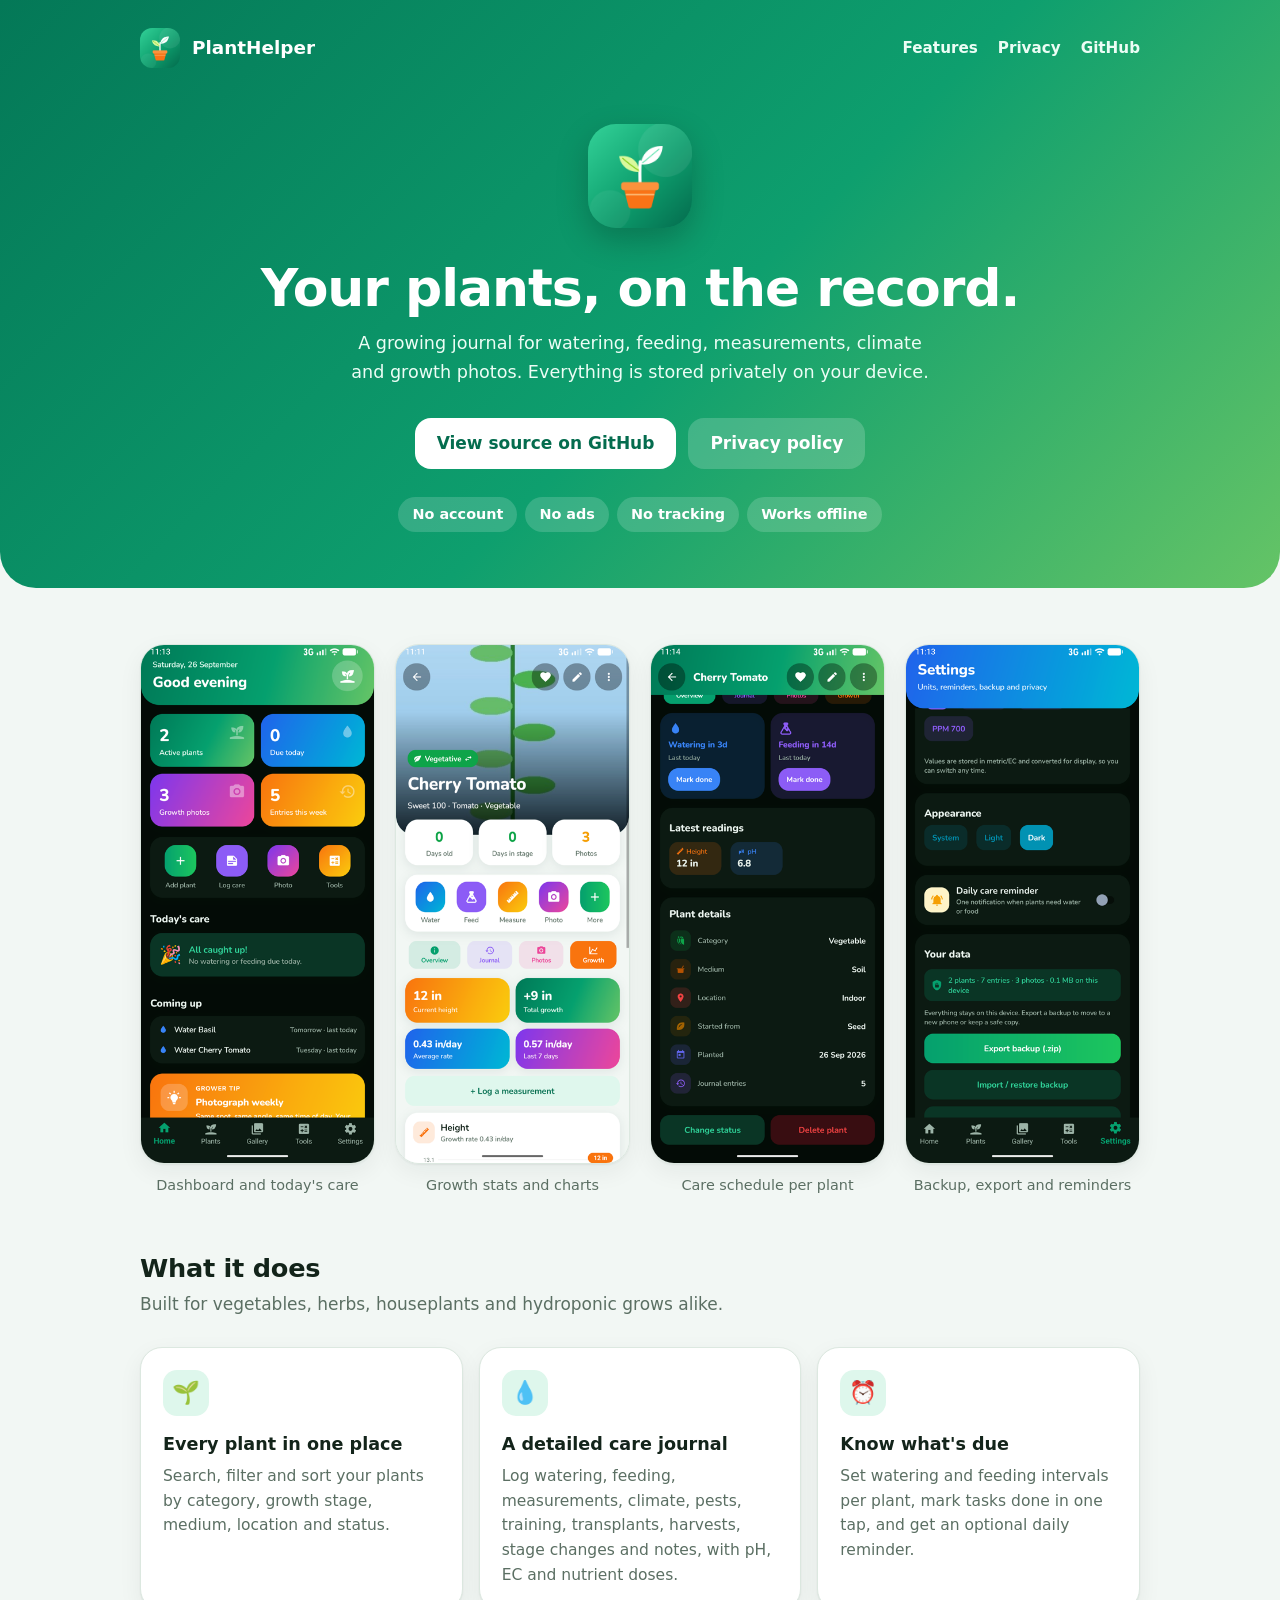
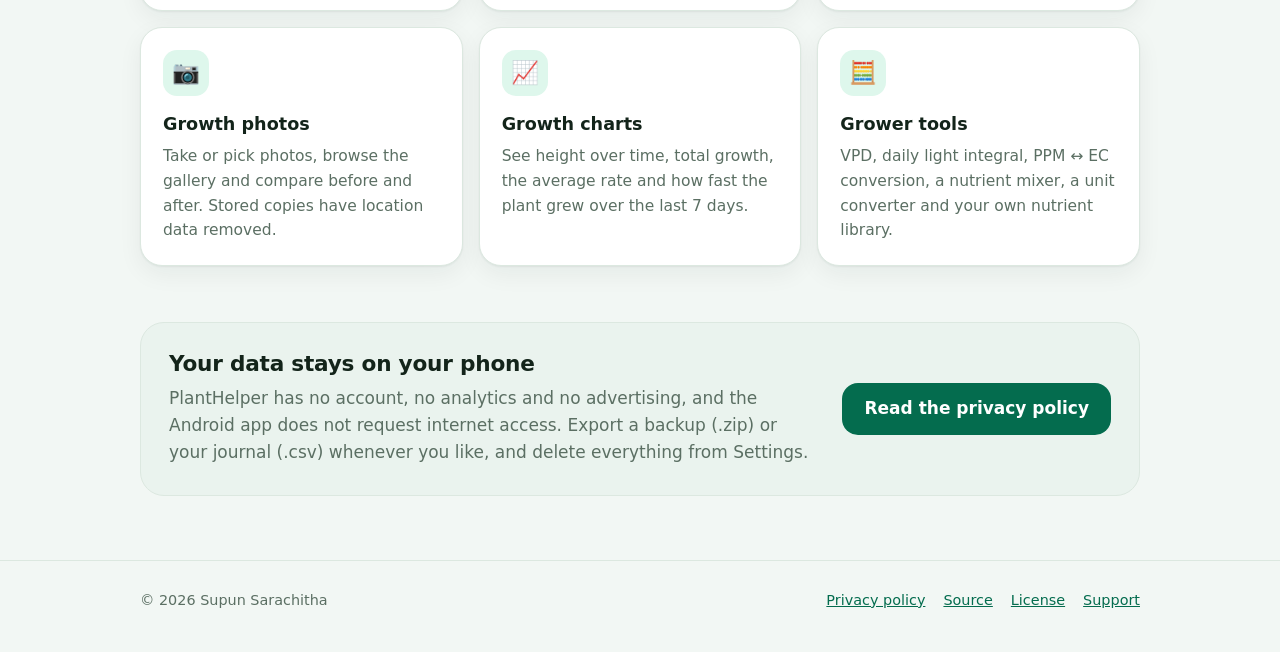
==== docs/index.html @ 664a3e84 "update" ====
<!doctype html>
<html lang="en">
<head>
  <meta charset="utf-8">
  <meta name="viewport" content="width=device-width, initial-scale=1">
  <title>PlantHelper – a private plant-growing journal</title>
  <meta name="description" content="Track watering, feeding, measurements, climate and growth photos for every plant. Everything stays on your device: no account, no ads, no tracking.">
  <meta name="theme-color" content="#0E9F6E">
  <meta property="og:type" content="website">
  <meta property="og:title" content="PlantHelper – a private plant-growing journal">
  <meta property="og:description" content="Track watering, feeding, measurements, climate and growth photos for every plant. Everything stays on your device.">
  <meta property="og:url" content="https://supunsarachitha.github.io/PlantHelper/">
  <meta property="og:image" content="https://supunsarachitha.github.io/PlantHelper/store/icon-512.png">
  <link rel="icon" type="image/png" href="store/icon-512.png">
  <link rel="stylesheet" href="style.css">
</head>
<body>
  <header class="hero">
    <div class="wrap">
      <div class="nav">
        <a class="brand" href="./">
          <img src="store/icon-512.png" width="40" height="40" alt="">
          PlantHelper
        </a>
        <nav class="nav-links">
          <a class="optional" href="#features">Features</a>
          <a href="privacy.html">Privacy</a>
          <a href="https://github.com/supunsarachitha/PlantHelper">GitHub</a>
        </nav>
      </div>

      <div class="hero-body">
        <img class="hero-icon" src="store/icon-512.png" width="104" height="104" alt="PlantHelper app icon">
        <h1>Your plants, on the record.</h1>
        <p>A growing journal for watering, feeding, measurements, climate and growth photos. Everything is stored privately on your device.</p>
        <div class="actions">
          <!-- When the Play listing is live, add:
               <a class="btn btn-solid" href="https://play.google.com/store/apps/details?id=lk.stechbuzz.planthelper">Get it on Google Play</a> -->
          <a class="btn btn-solid" href="https://github.com/supunsarachitha/PlantHelper">View source on GitHub</a>
          <a class="btn btn-ghost" href="privacy.html">Privacy policy</a>
        </div>
        <ul class="pills">
          <li>No account</li>
          <li>No ads</li>
          <li>No tracking</li>
          <li>Works offline</li>
        </ul>
      </div>
    </div>
  </header>

  <main>
    <section>
      <div class="wrap">
        <div class="shots">
          <figure>
            <img src="screenshots/home-dark.png" width="405" height="900" alt="Home dashboard showing active plants, care due today and upcoming watering">
            <figcaption>Dashboard and today's care</figcaption>
          </figure>
          <figure>
            <img src="screenshots/growth.png" width="405" height="900" loading="lazy" alt="Growth tab for a cherry tomato with current height, total growth and growth rates">
            <figcaption>Growth stats and charts</figcaption>
          </figure>
          <figure>
            <img src="screenshots/plant-detail-dark.png" width="405" height="900" loading="lazy" alt="Plant overview with watering and feeding countdowns, latest readings and plant details">
            <figcaption>Care schedule per plant</figcaption>
          </figure>
          <figure>
            <img src="screenshots/settings-dark.png" width="405" height="900" loading="lazy" alt="Settings with appearance, daily care reminder and backup export">
            <figcaption>Backup, export and reminders</figcaption>
          </figure>
        </div>
      </div>
    </section>

    <section id="features">
      <div class="wrap">
        <h2>What it does</h2>
        <p class="lede">Built for vegetables, herbs, houseplants and hydroponic grows alike.</p>
        <div class="grid">
          <article class="card">
            <div class="badge" aria-hidden="true">🌱</div>
            <h3>Every plant in one place</h3>
            <p>Search, filter and sort your plants by category, growth stage, medium, location and status.</p>
          </article>
          <article class="card">
            <div class="badge" aria-hidden="true">💧</div>
            <h3>A detailed care journal</h3>
            <p>Log watering, feeding, measurements, climate, pests, training, transplants, harvests, stage changes and notes, with pH, EC and nutrient doses.</p>
          </article>
          <article class="card">
            <div class="badge" aria-hidden="true">⏰</div>
            <h3>Know what's due</h3>
            <p>Set watering and feeding intervals per plant, mark tasks done in one tap, and get an optional daily reminder.</p>
          </article>
          <article class="card">
            <div class="badge" aria-hidden="true">📷</div>
            <h3>Growth photos</h3>
            <p>Take or pick photos, browse the gallery and compare before and after. Stored copies have location data removed.</p>
          </article>
          <article class="card">
            <div class="badge" aria-hidden="true">📈</div>
            <h3>Growth charts</h3>
            <p>See height over time, total growth, the average rate and how fast the plant grew over the last 7 days.</p>
          </article>
          <article class="card">
            <div class="badge" aria-hidden="true">🧮</div>
            <h3>Grower tools</h3>
            <p>VPD, daily light integral, PPM ↔ EC conversion, a nutrient mixer, a unit converter and your own nutrient library.</p>
          </article>
        </div>
      </div>
    </section>

    <section>
      <div class="wrap">
        <div class="callout">
          <div>
            <h2>Your data stays on your phone</h2>
            <p>PlantHelper has no account, no analytics and no advertising, and the Android app does not request internet access. Export a backup (.zip) or your journal (.csv) whenever you like, and delete everything from Settings.</p>
          </div>
          <a class="btn" href="privacy.html">Read the privacy policy</a>
        </div>
      </div>
    </section>
  </main>

  <footer>
    <div class="wrap">
      <span>© 2026 Supun Sarachitha</span>
      <nav>
        <a href="privacy.html">Privacy policy</a>
        <a href="https://github.com/supunsarachitha/PlantHelper">Source</a>
        <a href="https://github.com/supunsarachitha/PlantHelper/blob/main/LICENSE">License</a>
        <a href="https://github.com/supunsarachitha/PlantHelper/issues">Support</a>
      </nav>
    </div>
  </footer>
</body>
</html>
---- docs/style.css ----
/* PlantHelper site. Colours mirror src/PlantHelper/Resources/Styles/Colors.xaml. */
:root {
  --primary: #0e9f6e;
  --primary-dark: #046c4e;
  --primary-soft: #def7ec;
  --page: #f2f7f4;
  --card: #ffffff;
  --card-alt: #eaf3ee;
  --border: #dce8e0;
  --text: #13241a;
  --muted: #5b6f63;
  --link: #046c4e;
  --header: linear-gradient(135deg, #047857 0%, #0e9f6e 55%, #65c466 100%);
  --shadow: 0 1px 2px rgba(19, 36, 26, 0.06), 0 8px 24px rgba(19, 36, 26, 0.06);
}

@media (prefers-color-scheme: dark) {
  :root {
    --primary: #34d399;
    --primary-soft: #12382a;
    --page: #0a130e;
    --card: #142019;
    --card-alt: #1b2c22;
    --border: #2a3e32;
    --text: #eaf4ee;
    --muted: #9bb2a5;
    --link: #34d399;
    --shadow: none;
  }
}

* {
  box-sizing: border-box;
}

html {
  -webkit-text-size-adjust: 100%;
}

body {
  margin: 0;
  background: var(--page);
  color: var(--text);
  font-family: ui-rounded, "Nunito", system-ui, -apple-system, "Segoe UI", Roboto, sans-serif;
  font-size: 17px;
  line-height: 1.6;
}

a {
  color: var(--link);
}

img {
  max-width: 100%;
  height: auto;
}

.wrap {
  max-width: 1040px;
  margin: 0 auto;
  padding: 0 20px;
}

.narrow {
  max-width: 720px;
}

/* Header */
.hero {
  background: var(--header);
  color: #fff;
  border-radius: 0 0 36px 36px;
  padding: 28px 0 56px;
}

.nav {
  display: flex;
  align-items: center;
  justify-content: space-between;
  gap: 16px;
}

.brand {
  display: flex;
  align-items: center;
  gap: 12px;
  color: #fff;
  font-weight: 800;
  font-size: 1.15rem;
  text-decoration: none;
}

.brand img {
  width: 40px;
  height: 40px;
  border-radius: 12px;
}

.nav-links {
  display: flex;
  gap: 20px;
}

.nav-links a {
  color: #ecfdf5;
  font-weight: 600;
  font-size: 0.95rem;
  text-decoration: none;
}

.nav-links a:hover {
  text-decoration: underline;
}

.hero-body {
  padding-top: 56px;
  text-align: center;
}

.hero-icon {
  width: 104px;
  height: 104px;
  border-radius: 28px;
  box-shadow: 0 12px 32px rgba(0, 0, 0, 0.22);
}

.hero h1 {
  margin: 24px 0 12px;
  font-size: clamp(2rem, 6vw, 3.25rem);
  font-weight: 800;
  line-height: 1.1;
  letter-spacing: -0.02em;
  text-wrap: balance;
}

.hero p {
  max-width: 600px;
  margin: 0 auto;
  color: #ecfdf5;
  font-size: 1.1rem;
  text-wrap: pretty;
}

.hero.compact {
  padding-bottom: 36px;
}

.hero.compact .hero-body {
  padding-top: 36px;
  text-align: left;
}

.hero.compact h1 {
  margin-top: 0;
  font-size: clamp(1.75rem, 5vw, 2.5rem);
}

.hero.compact p {
  margin: 0;
}

.actions {
  display: flex;
  flex-wrap: wrap;
  justify-content: center;
  gap: 12px;
  margin-top: 32px;
}

.btn {
  display: inline-block;
  padding: 12px 22px;
  border-radius: 16px;
  font-weight: 700;
  text-decoration: none;
}

.btn-solid {
  background: #fff;
  color: #046c4e;
}

.btn-ghost {
  background: rgba(255, 255, 255, 0.18);
  color: #fff;
}

.btn:hover {
  filter: brightness(0.96);
}

.pills {
  display: flex;
  flex-wrap: wrap;
  justify-content: center;
  gap: 8px;
  margin: 28px 0 0;
  padding: 0;
  list-style: none;
}

.pills li {
  padding: 6px 14px;
  border-radius: 999px;
  background: rgba(255, 255, 255, 0.16);
  font-size: 0.9rem;
  font-weight: 600;
}

/* Sections */
section {
  padding: 56px 0 0;
}

h2 {
  margin: 0 0 8px;
  font-size: 1.6rem;
  font-weight: 800;
  line-height: 1.2;
  letter-spacing: -0.01em;
}

.lede {
  margin: 0 0 28px;
  color: var(--muted);
}

/* Screenshots */
.shots {
  display: grid;
  grid-template-columns: repeat(4, minmax(0, 1fr));
  gap: 20px;
}

.shots figure {
  margin: 0;
}

.shots img {
  display: block;
  width: 100%;
  border: 1px solid var(--border);
  border-radius: 24px;
  box-shadow: var(--shadow);
}

.shots figcaption {
  margin-top: 10px;
  color: var(--muted);
  font-size: 0.9rem;
  text-align: center;
}

@media (max-width: 760px) {
  .shots {
    grid-auto-flow: column;
    grid-auto-columns: 62%;
    grid-template-columns: none;
    margin: 0 -20px;
    padding: 0 20px 8px;
    overflow-x: auto;
    scroll-snap-type: x mandatory;
  }

  .shots figure {
    scroll-snap-align: center;
  }
}

/* Feature cards */
.grid {
  display: grid;
  grid-template-columns: repeat(auto-fit, minmax(280px, 1fr));
  gap: 16px;
}

.card {
  padding: 22px;
  background: var(--card);
  border: 1px solid var(--border);
  border-radius: 22px;
  box-shadow: var(--shadow);
}

.card h3 {
  margin: 14px 0 6px;
  font-size: 1.1rem;
  font-weight: 800;
}

.card p {
  margin: 0;
  color: var(--muted);
  font-size: 0.97rem;
}

.badge {
  display: grid;
  place-items: center;
  width: 46px;
  height: 46px;
  border-radius: 14px;
  background: var(--primary-soft);
  font-size: 1.4rem;
}

/* Privacy callout */
.callout {
  display: grid;
  grid-template-columns: 1fr auto;
  align-items: center;
  gap: 24px;
  padding: 28px;
  background: var(--card-alt);
  border: 1px solid var(--border);
  border-radius: 24px;
}

.callout h2 {
  font-size: 1.35rem;
}

.callout p {
  margin: 0;
  color: var(--muted);
}

.callout .btn {
  background: var(--primary-dark);
  color: #fff;
  white-space: nowrap;
}

@media (max-width: 640px) {
  .callout {
    grid-template-columns: 1fr;
  }

  .nav-links a.optional {
    display: none;
  }
}

/* Long-form text (privacy policy) */
.prose {
  margin-top: 28px;
  padding: 8px 28px 28px;
  background: var(--card);
  border: 1px solid var(--border);
  border-radius: 24px;
  box-shadow: var(--shadow);
}

.prose h2 {
  margin: 32px 0 10px;
  font-size: 1.25rem;
}

.prose p,
.prose ul {
  margin: 0 0 14px;
}

.prose ul {
  padding-left: 22px;
}

.prose li {
  margin-bottom: 6px;
}

.table-scroll {
  overflow-x: auto;
}

table {
  width: 100%;
  border-collapse: collapse;
  font-size: 0.95rem;
}

th,
td {
  padding: 10px 12px;
  border-bottom: 1px solid var(--border);
  text-align: left;
  vertical-align: top;
}

th {
  color: var(--muted);
  font-size: 0.82rem;
  font-weight: 700;
  letter-spacing: 0.04em;
  text-transform: uppercase;
}

/* Footer */
footer {
  margin-top: 64px;
  padding: 28px 0 40px;
  border-top: 1px solid var(--border);
  color: var(--muted);
  font-size: 0.9rem;
}

footer .wrap {
  display: flex;
  flex-wrap: wrap;
  justify-content: space-between;
  gap: 12px;
}

footer nav {
  display: flex;
  flex-wrap: wrap;
  gap: 18px;
}
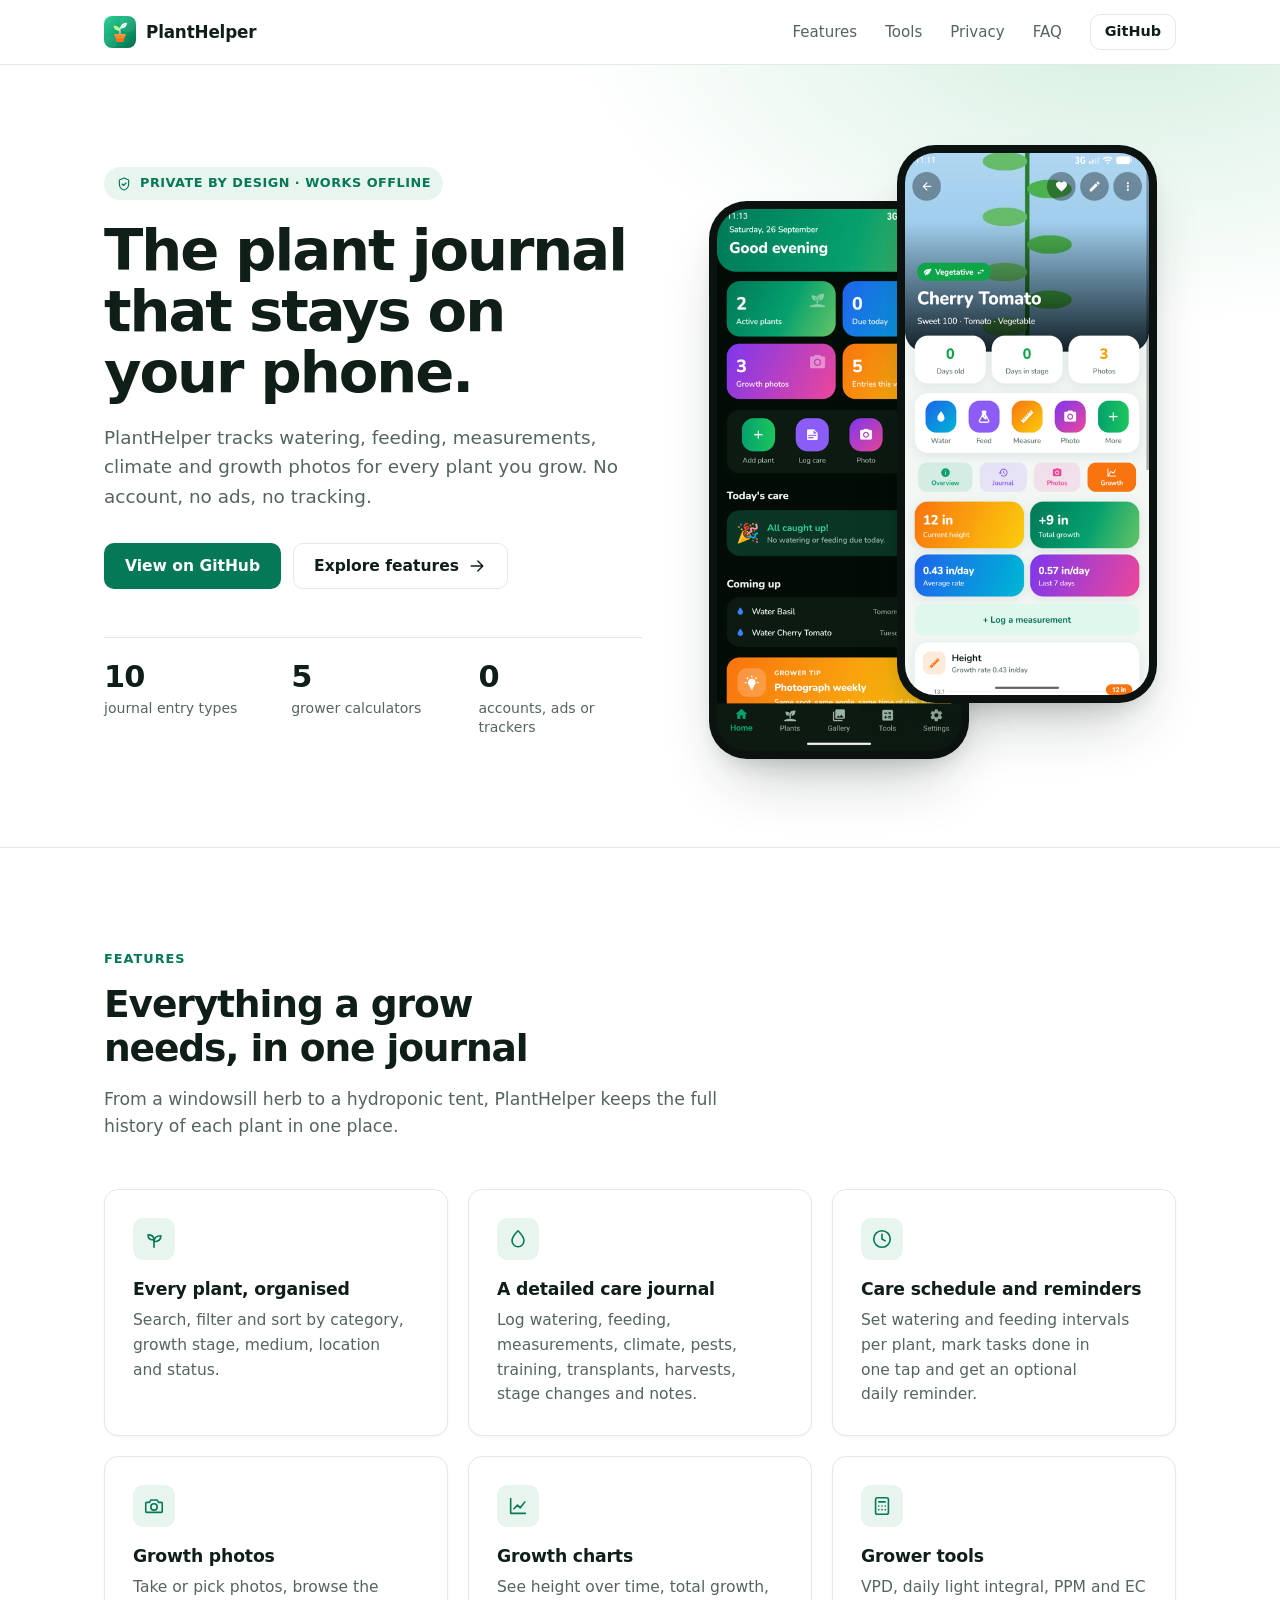
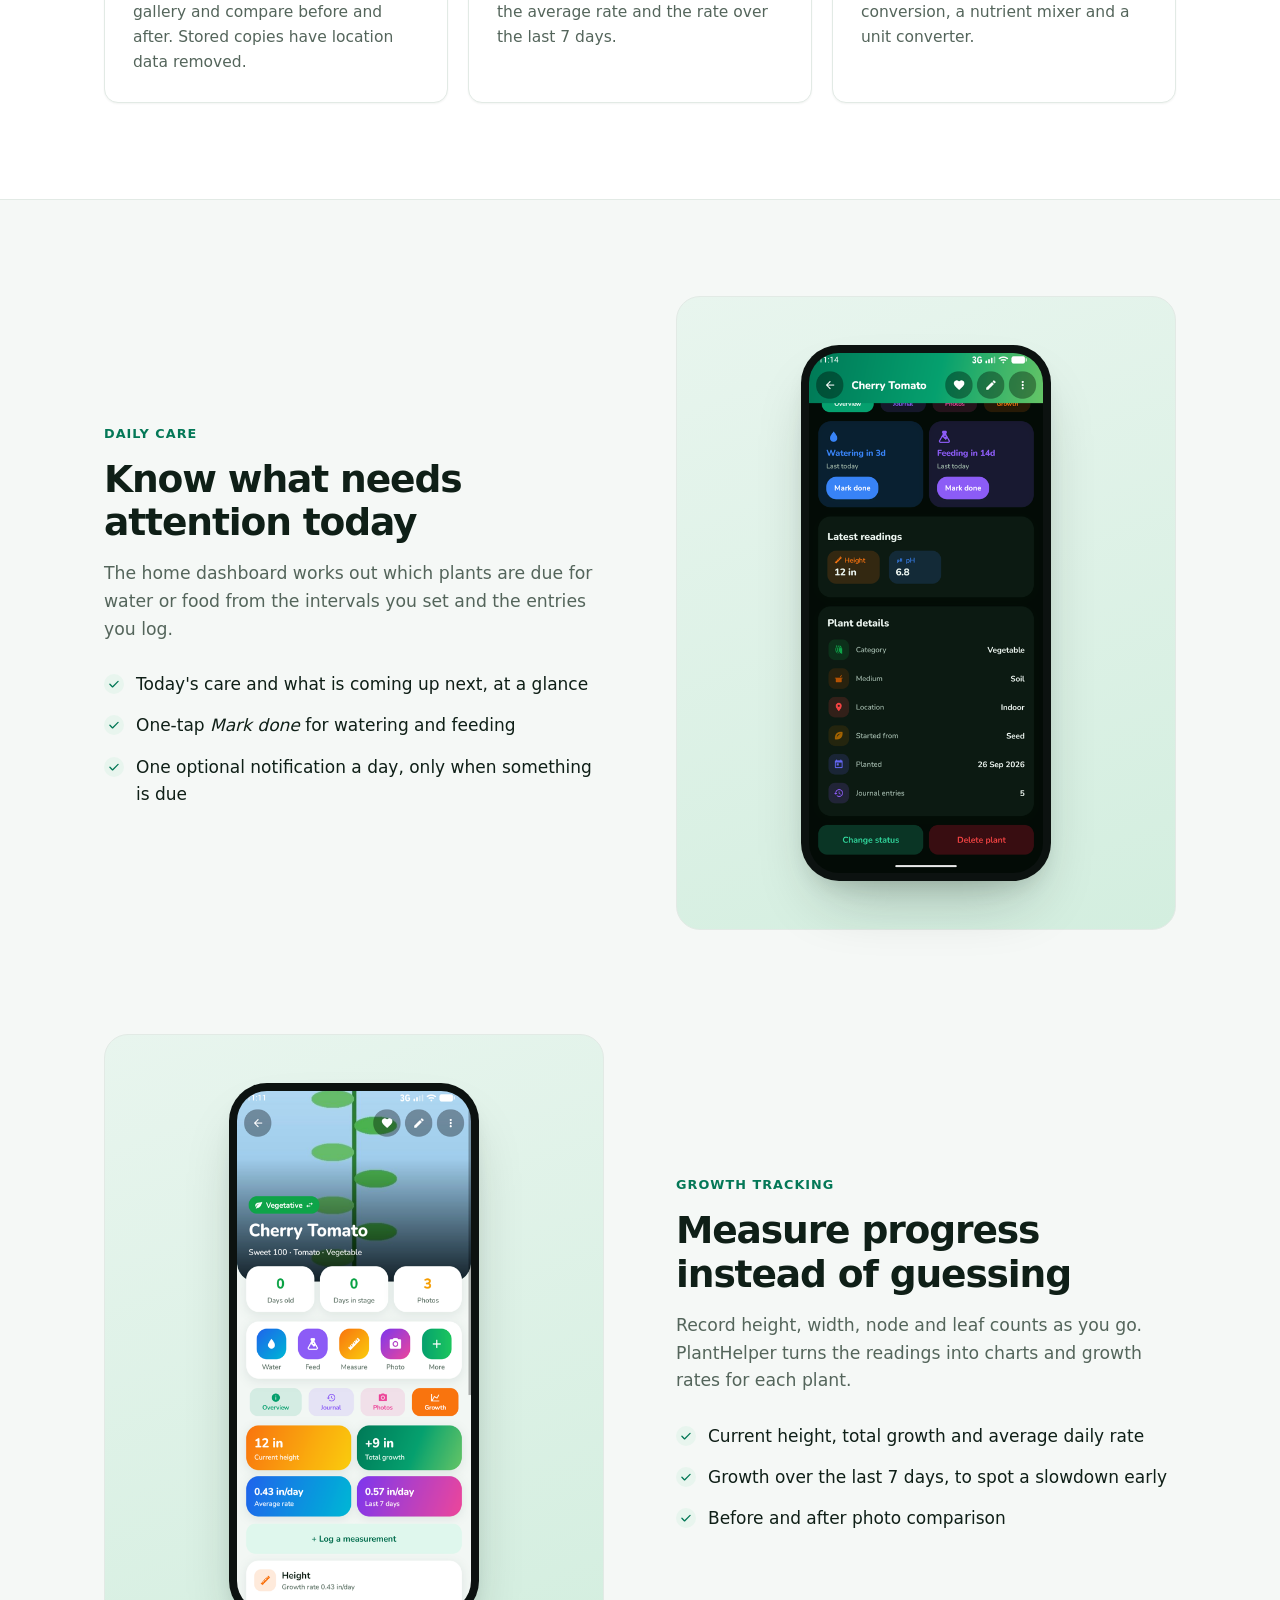
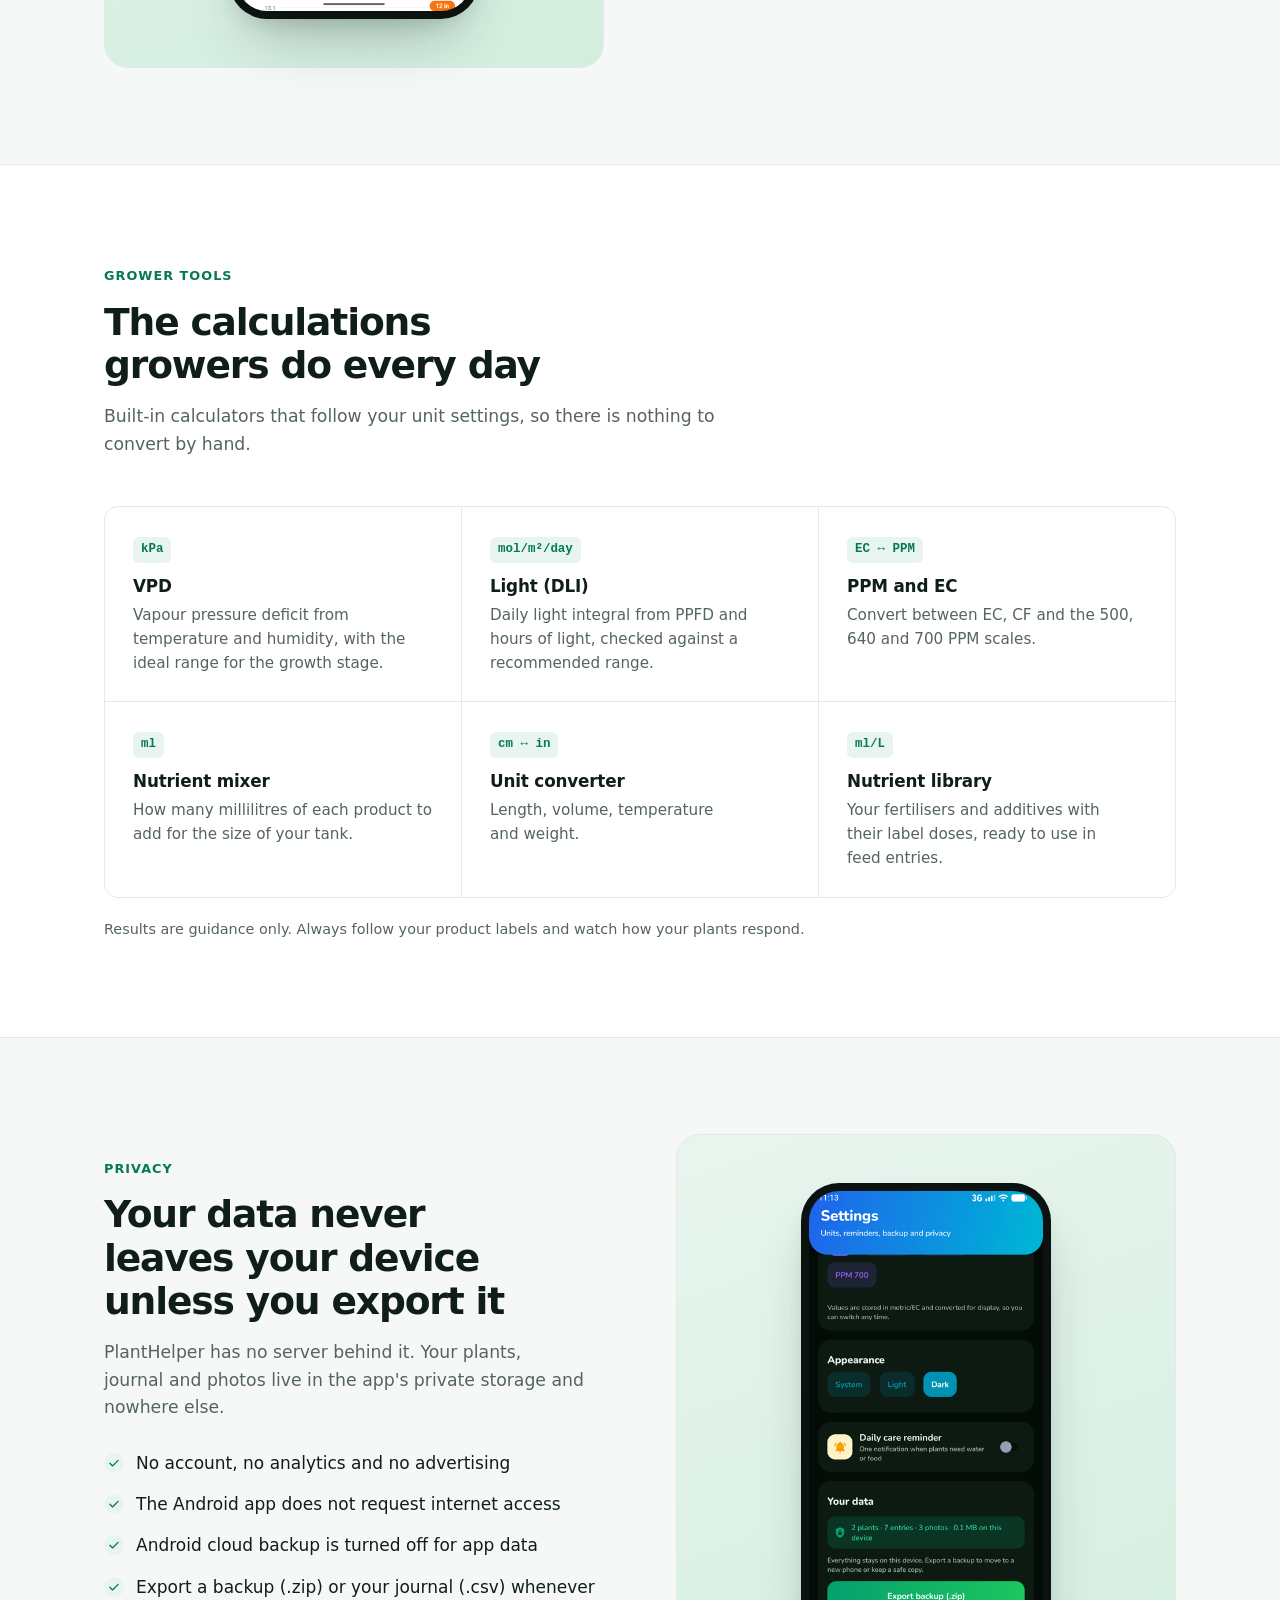
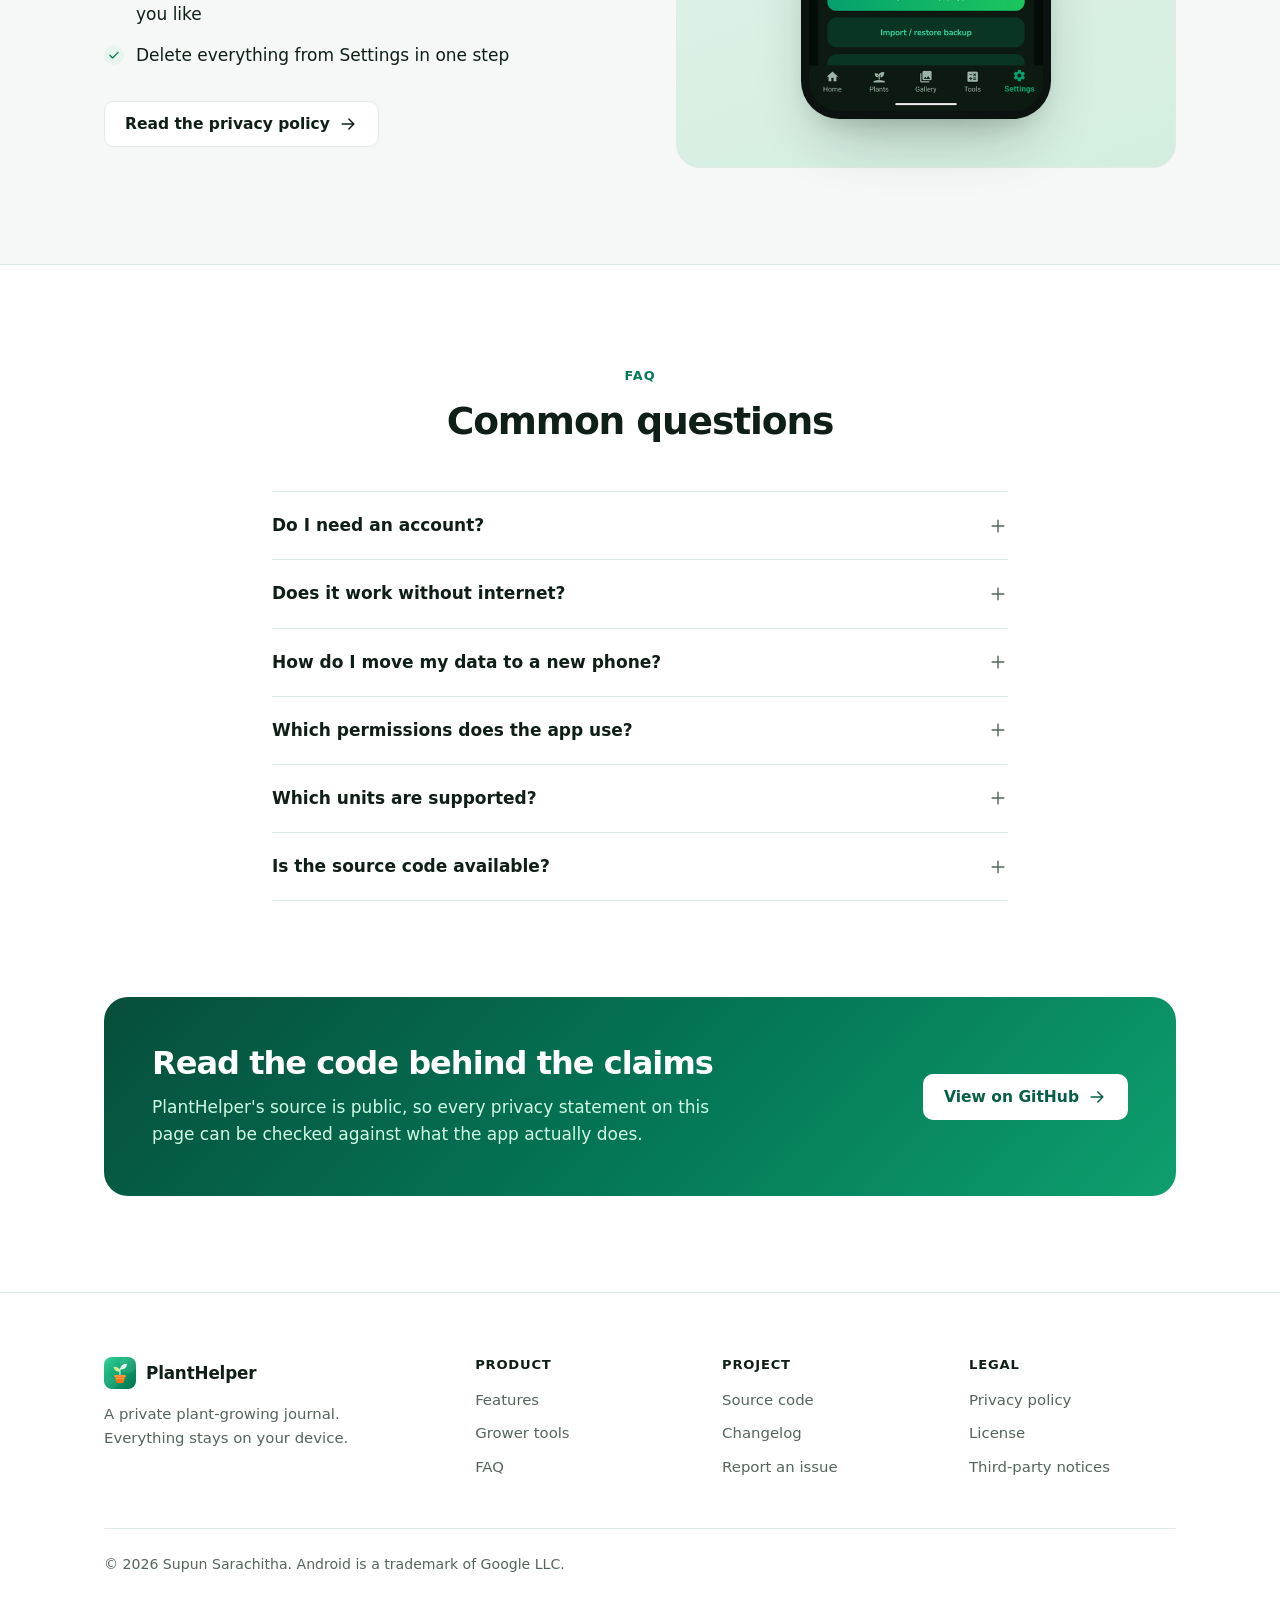
==== commit 1d37a16b: "update pages" ====
--- a/docs/index.html
+++ b/docs/index.html
@@ -3,137 +3,320 @@
 <head>
   <meta charset="utf-8">
   <meta name="viewport" content="width=device-width, initial-scale=1">
-  <title>PlantHelper – a private plant-growing journal</title>
-  <meta name="description" content="Track watering, feeding, measurements, climate and growth photos for every plant. Everything stays on your device: no account, no ads, no tracking.">
-  <meta name="theme-color" content="#0E9F6E">
+  <title>PlantHelper – the plant journal that stays on your phone</title>
+  <meta name="description" content="Track watering, feeding, measurements, climate and growth photos for every plant you grow. No account, no ads, no tracking: everything stays on your device.">
+  <meta name="theme-color" content="#ffffff" media="(prefers-color-scheme: light)">
+  <meta name="theme-color" content="#0a110d" media="(prefers-color-scheme: dark)">
   <meta property="og:type" content="website">
-  <meta property="og:title" content="PlantHelper – a private plant-growing journal">
-  <meta property="og:description" content="Track watering, feeding, measurements, climate and growth photos for every plant. Everything stays on your device.">
+  <meta property="og:site_name" content="PlantHelper">
+  <meta property="og:title" content="PlantHelper – the plant journal that stays on your phone">
+  <meta property="og:description" content="Track watering, feeding, measurements, climate and growth photos for every plant you grow. Everything stays on your device.">
   <meta property="og:url" content="https://supunsarachitha.github.io/PlantHelper/">
   <meta property="og:image" content="https://supunsarachitha.github.io/PlantHelper/store/icon-512.png">
+  <link rel="canonical" href="https://supunsarachitha.github.io/PlantHelper/">
   <link rel="icon" type="image/png" href="store/icon-512.png">
   <link rel="stylesheet" href="style.css">
 </head>
 <body>
-  <header class="hero">
+  <svg xmlns="http://www.w3.org/2000/svg" hidden>
+    <symbol id="i-sprout" viewBox="0 0 24 24"><path d="M12 21v-8"/><path d="M12 13c0-3.3-2.2-5.5-6.5-5.5 0 3.6 2.4 5.5 6.5 5.5z"/><path d="M12 15c0-4 2.7-6.5 7.5-6.5 0 4.2-2.9 6.5-7.5 6.5z"/></symbol>
+    <symbol id="i-drop" viewBox="0 0 24 24"><path d="M12 3s6.5 6.4 6.5 11a6.5 6.5 0 0 1-13 0C5.5 9.4 12 3 12 3z"/></symbol>
+    <symbol id="i-clock" viewBox="0 0 24 24"><circle cx="12" cy="12" r="9"/><path d="M12 7v5l3.5 2"/></symbol>
+    <symbol id="i-camera" viewBox="0 0 24 24"><path d="M4 8h3l1.5-2.5h7L17 8h3a1 1 0 0 1 1 1v9a1 1 0 0 1-1 1H4a1 1 0 0 1-1-1V9a1 1 0 0 1 1-1z"/><circle cx="12" cy="13" r="3.5"/></symbol>
+    <symbol id="i-chart" viewBox="0 0 24 24"><path d="M4 4v16h16"/><path d="M7.5 15l4-4 3 3 5-6.5"/></symbol>
+    <symbol id="i-calc" viewBox="0 0 24 24"><rect x="5" y="3" width="14" height="18" rx="2"/><path d="M8.5 7.5h7"/><path d="M8.5 12h.01M12 12h.01M15.5 12h.01M8.5 16h.01M12 16h.01M15.5 16h.01"/></symbol>
+    <symbol id="i-shield" viewBox="0 0 24 24"><path d="M12 3l7 3v5.5c0 4.4-3 8.2-7 9.5-4-1.3-7-5.1-7-9.5V6l7-3z"/><path d="M9 12l2.2 2.2L15 10.5"/></symbol>
+    <symbol id="i-check" viewBox="0 0 24 24"><path d="M5 12.5l4.5 4.5L19 7.5"/></symbol>
+    <symbol id="i-plus" viewBox="0 0 24 24"><path d="M12 5v14M5 12h14"/></symbol>
+    <symbol id="i-arrow" viewBox="0 0 24 24"><path d="M5 12h14M13 6l6 6-6 6"/></symbol>
+  </svg>
+
+  <a class="skip" href="#main">Skip to content</a>
+
+  <header class="site-header">
     <div class="wrap">
-      <div class="nav">
-        <a class="brand" href="./">
-          <img src="store/icon-512.png" width="40" height="40" alt="">
-          PlantHelper
-        </a>
-        <nav class="nav-links">
-          <a class="optional" href="#features">Features</a>
-          <a href="privacy.html">Privacy</a>
-          <a href="https://github.com/supunsarachitha/PlantHelper">GitHub</a>
-        </nav>
-      </div>
-
-      <div class="hero-body">
-        <img class="hero-icon" src="store/icon-512.png" width="104" height="104" alt="PlantHelper app icon">
-        <h1>Your plants, on the record.</h1>
-        <p>A growing journal for watering, feeding, measurements, climate and growth photos. Everything is stored privately on your device.</p>
-        <div class="actions">
-          <!-- When the Play listing is live, add:
-               <a class="btn btn-solid" href="https://play.google.com/store/apps/details?id=lk.stechbuzz.planthelper">Get it on Google Play</a> -->
-          <a class="btn btn-solid" href="https://github.com/supunsarachitha/PlantHelper">View source on GitHub</a>
-          <a class="btn btn-ghost" href="privacy.html">Privacy policy</a>
-        </div>
-        <ul class="pills">
-          <li>No account</li>
-          <li>No ads</li>
-          <li>No tracking</li>
-          <li>Works offline</li>
-        </ul>
-      </div>
+      <a class="brand" href="./">
+        <img src="store/icon-512.png" width="32" height="32" alt="">
+        PlantHelper
+      </a>
+      <nav class="site-nav" aria-label="Main">
+        <a href="#features">Features</a>
+        <a href="#tools">Tools</a>
+        <a href="#privacy">Privacy</a>
+        <a href="#faq">FAQ</a>
+        <a class="btn btn-secondary btn-small" href="https://github.com/supunsarachitha/PlantHelper">GitHub</a>
+      </nav>
     </div>
   </header>
 
-  <main>
-    <section>
-      <div class="wrap">
-        <div class="shots">
-          <figure>
-            <img src="screenshots/home-dark.png" width="405" height="900" alt="Home dashboard showing active plants, care due today and upcoming watering">
-            <figcaption>Dashboard and today's care</figcaption>
-          </figure>
-          <figure>
-            <img src="screenshots/growth.png" width="405" height="900" loading="lazy" alt="Growth tab for a cherry tomato with current height, total growth and growth rates">
-            <figcaption>Growth stats and charts</figcaption>
-          </figure>
-          <figure>
-            <img src="screenshots/plant-detail-dark.png" width="405" height="900" loading="lazy" alt="Plant overview with watering and feeding countdowns, latest readings and plant details">
-            <figcaption>Care schedule per plant</figcaption>
-          </figure>
-          <figure>
-            <img src="screenshots/settings-dark.png" width="405" height="900" loading="lazy" alt="Settings with appearance, daily care reminder and backup export">
-            <figcaption>Backup, export and reminders</figcaption>
-          </figure>
-        </div>
-      </div>
-    </section>
-
-    <section id="features">
-      <div class="wrap">
-        <h2>What it does</h2>
-        <p class="lede">Built for vegetables, herbs, houseplants and hydroponic grows alike.</p>
-        <div class="grid">
-          <article class="card">
-            <div class="badge" aria-hidden="true">🌱</div>
-            <h3>Every plant in one place</h3>
-            <p>Search, filter and sort your plants by category, growth stage, medium, location and status.</p>
-          </article>
-          <article class="card">
-            <div class="badge" aria-hidden="true">💧</div>
+  <main id="main">
+    <section class="hero">
+      <div class="wrap">
+        <div>
+          <span class="eyebrow">
+            <svg class="icon" aria-hidden="true"><use href="#i-shield"/></svg>
+            Private by design · Works offline
+          </span>
+          <h1>The plant journal that stays on your phone.</h1>
+          <p class="hero-lede">PlantHelper tracks watering, feeding, measurements, climate and growth photos for every plant you grow. No account, no ads, no tracking.</p>
+          <div class="actions">
+            <!-- When the Play listing is live, make this the primary button:
+                 <a class="btn btn-primary" href="https://play.google.com/store/apps/details?id=lk.stechbuzz.planthelper">Get it on Google Play</a> -->
+            <a class="btn btn-primary" href="https://github.com/supunsarachitha/PlantHelper">View on GitHub</a>
+            <a class="btn btn-secondary" href="#features">Explore features <svg class="icon" aria-hidden="true"><use href="#i-arrow"/></svg></a>
+          </div>
+          <dl class="stats">
+            <div><dt>journal entry types</dt><dd>10</dd></div>
+            <div><dt>grower calculators</dt><dd>5</dd></div>
+            <div><dt>accounts, ads or trackers</dt><dd>0</dd></div>
+          </dl>
+        </div>
+
+        <div class="devices">
+          <div class="phone back">
+            <img src="screenshots/home-dark.png" width="405" height="900" alt="Home dashboard in dark mode with active plants, care due today and upcoming watering">
+          </div>
+          <div class="phone front">
+            <img src="screenshots/growth.png" width="405" height="900" alt="Growth tab for a cherry tomato showing current height, total growth and growth rates">
+          </div>
+        </div>
+      </div>
+    </section>
+
+    <section class="section" id="features">
+      <div class="wrap">
+        <div class="section-head">
+          <span class="eyebrow">Features</span>
+          <h2>Everything a grow needs, in one journal</h2>
+          <p>From a windowsill herb to a hydroponic tent, PlantHelper keeps the full history of each plant in one place.</p>
+        </div>
+        <div class="features">
+          <article class="feature">
+            <div class="feature-icon"><svg class="icon" aria-hidden="true"><use href="#i-sprout"/></svg></div>
+            <h3>Every plant, organised</h3>
+            <p>Search, filter and sort by category, growth stage, medium, location and status.</p>
+          </article>
+          <article class="feature">
+            <div class="feature-icon"><svg class="icon" aria-hidden="true"><use href="#i-drop"/></svg></div>
             <h3>A detailed care journal</h3>
-            <p>Log watering, feeding, measurements, climate, pests, training, transplants, harvests, stage changes and notes, with pH, EC and nutrient doses.</p>
-          </article>
-          <article class="card">
-            <div class="badge" aria-hidden="true">⏰</div>
-            <h3>Know what's due</h3>
-            <p>Set watering and feeding intervals per plant, mark tasks done in one tap, and get an optional daily reminder.</p>
-          </article>
-          <article class="card">
-            <div class="badge" aria-hidden="true">📷</div>
+            <p>Log watering, feeding, measurements, climate, pests, training, transplants, harvests, stage changes and notes.</p>
+          </article>
+          <article class="feature">
+            <div class="feature-icon"><svg class="icon" aria-hidden="true"><use href="#i-clock"/></svg></div>
+            <h3>Care schedule and reminders</h3>
+            <p>Set watering and feeding intervals per plant, mark tasks done in one tap and get an optional daily reminder.</p>
+          </article>
+          <article class="feature">
+            <div class="feature-icon"><svg class="icon" aria-hidden="true"><use href="#i-camera"/></svg></div>
             <h3>Growth photos</h3>
             <p>Take or pick photos, browse the gallery and compare before and after. Stored copies have location data removed.</p>
           </article>
-          <article class="card">
-            <div class="badge" aria-hidden="true">📈</div>
+          <article class="feature">
+            <div class="feature-icon"><svg class="icon" aria-hidden="true"><use href="#i-chart"/></svg></div>
             <h3>Growth charts</h3>
-            <p>See height over time, total growth, the average rate and how fast the plant grew over the last 7 days.</p>
-          </article>
-          <article class="card">
-            <div class="badge" aria-hidden="true">🧮</div>
+            <p>See height over time, total growth, the average rate and the rate over the last 7 days.</p>
+          </article>
+          <article class="feature">
+            <div class="feature-icon"><svg class="icon" aria-hidden="true"><use href="#i-calc"/></svg></div>
             <h3>Grower tools</h3>
-            <p>VPD, daily light integral, PPM ↔ EC conversion, a nutrient mixer, a unit converter and your own nutrient library.</p>
-          </article>
-        </div>
-      </div>
-    </section>
-
-    <section>
-      <div class="wrap">
-        <div class="callout">
+            <p>VPD, daily light integral, PPM and EC conversion, a nutrient mixer and a unit converter.</p>
+          </article>
+        </div>
+      </div>
+    </section>
+
+    <section class="section section-alt">
+      <div class="wrap">
+        <div class="split">
+          <div class="split-text">
+            <span class="eyebrow">Daily care</span>
+            <h2>Know what needs attention today</h2>
+            <p>The home dashboard works out which plants are due for water or food from the intervals you set and the entries you log.</p>
+            <ul class="checks">
+              <li><svg class="icon" aria-hidden="true"><use href="#i-check"/></svg><span>Today's care and what is coming up next, at a glance</span></li>
+              <li><svg class="icon" aria-hidden="true"><use href="#i-check"/></svg><span>One-tap <em>Mark done</em> for watering and feeding</span></li>
+              <li><svg class="icon" aria-hidden="true"><use href="#i-check"/></svg><span>One optional notification a day, only when something is due</span></li>
+            </ul>
+          </div>
+          <div class="split-media">
+            <div class="phone">
+              <img src="screenshots/plant-detail-dark.png" width="405" height="900" loading="lazy" alt="Plant overview with watering and feeding countdowns, latest readings and plant details">
+            </div>
+          </div>
+        </div>
+
+        <div class="split reverse">
+          <div class="split-text">
+            <span class="eyebrow">Growth tracking</span>
+            <h2>Measure progress instead of guessing</h2>
+            <p>Record height, width, node and leaf counts as you go. PlantHelper turns the readings into charts and growth rates for each plant.</p>
+            <ul class="checks">
+              <li><svg class="icon" aria-hidden="true"><use href="#i-check"/></svg><span>Current height, total growth and average daily rate</span></li>
+              <li><svg class="icon" aria-hidden="true"><use href="#i-check"/></svg><span>Growth over the last 7 days, to spot a slowdown early</span></li>
+              <li><svg class="icon" aria-hidden="true"><use href="#i-check"/></svg><span>Before and after photo comparison</span></li>
+            </ul>
+          </div>
+          <div class="split-media">
+            <div class="phone">
+              <img src="screenshots/growth.png" width="405" height="900" loading="lazy" alt="Growth tab with height, total growth, average rate and last 7 days rate">
+            </div>
+          </div>
+        </div>
+      </div>
+    </section>
+
+    <section class="section" id="tools">
+      <div class="wrap">
+        <div class="section-head">
+          <span class="eyebrow">Grower tools</span>
+          <h2>The calculations growers do every day</h2>
+          <p>Built-in calculators that follow your unit settings, so there is nothing to convert by hand.</p>
+        </div>
+        <div class="tools">
+          <article class="tool">
+            <span class="tool-unit">kPa</span>
+            <h3>VPD</h3>
+            <p>Vapour pressure deficit from temperature and humidity, with the ideal range for the growth stage.</p>
+          </article>
+          <article class="tool">
+            <span class="tool-unit">mol/m²/day</span>
+            <h3>Light (DLI)</h3>
+            <p>Daily light integral from PPFD and hours of light, checked against a recommended range.</p>
+          </article>
+          <article class="tool">
+            <span class="tool-unit">EC ↔ PPM</span>
+            <h3>PPM and EC</h3>
+            <p>Convert between EC, CF and the 500, 640 and 700 PPM scales.</p>
+          </article>
+          <article class="tool">
+            <span class="tool-unit">ml</span>
+            <h3>Nutrient mixer</h3>
+            <p>How many millilitres of each product to add for the size of your tank.</p>
+          </article>
+          <article class="tool">
+            <span class="tool-unit">cm ↔ in</span>
+            <h3>Unit converter</h3>
+            <p>Length, volume, temperature and weight.</p>
+          </article>
+          <article class="tool">
+            <span class="tool-unit">ml/L</span>
+            <h3>Nutrient library</h3>
+            <p>Your fertilisers and additives with their label doses, ready to use in feed entries.</p>
+          </article>
+        </div>
+        <p class="note">Results are guidance only. Always follow your product labels and watch how your plants respond.</p>
+      </div>
+    </section>
+
+    <section class="section section-alt" id="privacy">
+      <div class="wrap">
+        <div class="split">
+          <div class="split-text">
+            <span class="eyebrow">Privacy</span>
+            <h2>Your data never leaves your device unless you export it</h2>
+            <p>PlantHelper has no server behind it. Your plants, journal and photos live in the app's private storage and nowhere else.</p>
+            <ul class="checks">
+              <li><svg class="icon" aria-hidden="true"><use href="#i-check"/></svg><span>No account, no analytics and no advertising</span></li>
+              <li><svg class="icon" aria-hidden="true"><use href="#i-check"/></svg><span>The Android app does not request internet access</span></li>
+              <li><svg class="icon" aria-hidden="true"><use href="#i-check"/></svg><span>Android cloud backup is turned off for app data</span></li>
+              <li><svg class="icon" aria-hidden="true"><use href="#i-check"/></svg><span>Export a backup (.zip) or your journal (.csv) whenever you like</span></li>
+              <li><svg class="icon" aria-hidden="true"><use href="#i-check"/></svg><span>Delete everything from Settings in one step</span></li>
+            </ul>
+            <a class="btn btn-secondary" href="privacy.html">Read the privacy policy <svg class="icon" aria-hidden="true"><use href="#i-arrow"/></svg></a>
+          </div>
+          <div class="split-media">
+            <div class="phone">
+              <img src="screenshots/settings-dark.png" width="405" height="900" loading="lazy" alt="Settings screen with appearance, daily care reminder, and backup export and import">
+            </div>
+          </div>
+        </div>
+      </div>
+    </section>
+
+    <section class="section" id="faq">
+      <div class="wrap">
+        <div class="section-head center">
+          <span class="eyebrow">FAQ</span>
+          <h2>Common questions</h2>
+        </div>
+        <div class="faq">
+          <details>
+            <summary>Do I need an account?<svg class="icon" aria-hidden="true"><use href="#i-plus"/></svg></summary>
+            <p>No. There is no sign-up and no login. Install the app and add your first plant.</p>
+          </details>
+          <details>
+            <summary>Does it work without internet?<svg class="icon" aria-hidden="true"><use href="#i-plus"/></svg></summary>
+            <p>Yes. The Android app does not request internet access at all, so everything works offline.</p>
+          </details>
+          <details>
+            <summary>How do I move my data to a new phone?<svg class="icon" aria-hidden="true"><use href="#i-plus"/></svg></summary>
+            <p>Open Settings and export a backup (.zip), then import it on the new phone. You can merge it with what is already there or replace everything with the backup.</p>
+          </details>
+          <details>
+            <summary>Which permissions does the app use?<svg class="icon" aria-hidden="true"><use href="#i-plus"/></svg></summary>
+            <p>Camera, only when you take a photo. Notifications, only if you turn the daily reminder on. Run at startup, to restore that reminder after the phone restarts. Photos from your gallery come through the system photo picker, so the app only sees the ones you choose.</p>
+          </details>
+          <details>
+            <summary>Which units are supported?<svg class="icon" aria-hidden="true"><use href="#i-plus"/></svg></summary>
+            <p>Metric or imperial measurements, °C or °F, and nutrient strength as EC or PPM on the 500, 640 or 700 scale. Values are stored in metric and EC, so you can switch at any time.</p>
+          </details>
+          <details>
+            <summary>Is the source code available?<svg class="icon" aria-hidden="true"><use href="#i-plus"/></svg></summary>
+            <p>Yes. The code is public on GitHub under the PolyForm Noncommercial License 1.0.0, which allows use, modification and sharing for noncommercial purposes.</p>
+          </details>
+        </div>
+      </div>
+    </section>
+
+    <section class="section" style="padding-top: 0">
+      <div class="wrap">
+        <div class="cta">
           <div>
-            <h2>Your data stays on your phone</h2>
-            <p>PlantHelper has no account, no analytics and no advertising, and the Android app does not request internet access. Export a backup (.zip) or your journal (.csv) whenever you like, and delete everything from Settings.</p>
-          </div>
-          <a class="btn" href="privacy.html">Read the privacy policy</a>
+            <h2>Read the code behind the claims</h2>
+            <p>PlantHelper's source is public, so every privacy statement on this page can be checked against what the app actually does.</p>
+          </div>
+          <a class="btn btn-light" href="https://github.com/supunsarachitha/PlantHelper">View on GitHub <svg class="icon" aria-hidden="true"><use href="#i-arrow"/></svg></a>
         </div>
       </div>
     </section>
   </main>
 
-  <footer>
+  <footer class="site-footer">
     <div class="wrap">
-      <span>© 2026 Supun Sarachitha</span>
-      <nav>
-        <a href="privacy.html">Privacy policy</a>
-        <a href="https://github.com/supunsarachitha/PlantHelper">Source</a>
-        <a href="https://github.com/supunsarachitha/PlantHelper/blob/main/LICENSE">License</a>
-        <a href="https://github.com/supunsarachitha/PlantHelper/issues">Support</a>
-      </nav>
+      <div class="footer-grid">
+        <div class="footer-about">
+          <a class="brand" href="./">
+            <img src="store/icon-512.png" width="32" height="32" alt="">
+            PlantHelper
+          </a>
+          <p>A private plant-growing journal. Everything stays on your device.</p>
+        </div>
+        <div>
+          <h2>Product</h2>
+          <ul>
+            <li><a href="#features">Features</a></li>
+            <li><a href="#tools">Grower tools</a></li>
+            <li><a href="#faq">FAQ</a></li>
+          </ul>
+        </div>
+        <div>
+          <h2>Project</h2>
+          <ul>
+            <li><a href="https://github.com/supunsarachitha/PlantHelper">Source code</a></li>
+            <li><a href="https://github.com/supunsarachitha/PlantHelper/blob/main/CHANGELOG.md">Changelog</a></li>
+            <li><a href="https://github.com/supunsarachitha/PlantHelper/issues">Report an issue</a></li>
+          </ul>
+        </div>
+        <div>
+          <h2>Legal</h2>
+          <ul>
+            <li><a href="privacy.html">Privacy policy</a></li>
+            <li><a href="https://github.com/supunsarachitha/PlantHelper/blob/main/LICENSE">License</a></li>
+            <li><a href="https://github.com/supunsarachitha/PlantHelper/blob/main/THIRD-PARTY-NOTICES.md">Third-party notices</a></li>
+          </ul>
+        </div>
+      </div>
+      <p class="footer-legal">© 2026 Supun Sarachitha. Android is a trademark of Google LLC.</p>
     </div>
   </footer>
 </body>
--- a/docs/style.css
+++ b/docs/style.css
@@ -1,364 +1,744 @@
-/* PlantHelper site. Colours mirror src/PlantHelper/Resources/Styles/Colors.xaml. */
+/* PlantHelper site. Brand greens come from src/PlantHelper/Resources/Styles/Colors.xaml. */
 :root {
-  --primary: #0e9f6e;
-  --primary-dark: #046c4e;
-  --primary-soft: #def7ec;
-  --page: #f2f7f4;
-  --card: #ffffff;
-  --card-alt: #eaf3ee;
-  --border: #dce8e0;
-  --text: #13241a;
-  --muted: #5b6f63;
-  --link: #046c4e;
-  --header: linear-gradient(135deg, #047857 0%, #0e9f6e 55%, #65c466 100%);
-  --shadow: 0 1px 2px rgba(19, 36, 26, 0.06), 0 8px 24px rgba(19, 36, 26, 0.06);
+  --bg: #ffffff;
+  --bg-alt: #f5f8f6;
+  --surface: #ffffff;
+  --border: #e2eae5;
+  --text: #0f1f17;
+  --muted: #54655b;
+  --primary: #047857;
+  --primary-hover: #065f46;
+  --on-primary: #ffffff;
+  --tint: #e8f5ee;
+  --tint-strong: #d3eedf;
+  --header-bg: rgba(255, 255, 255, 0.86);
+  --device: #0c1210;
+  --shadow-sm: 0 1px 2px rgba(15, 31, 23, 0.05);
+  --shadow-lg: 0 32px 64px -24px rgba(15, 31, 23, 0.32), 0 12px 24px -12px rgba(15, 31, 23, 0.18);
+  --radius: 14px;
 }
 
 @media (prefers-color-scheme: dark) {
   :root {
+    --bg: #0a110d;
+    --bg-alt: #0e1712;
+    --surface: #121c16;
+    --border: #223128;
+    --text: #e9f2ec;
+    --muted: #9bafa3;
     --primary: #34d399;
-    --primary-soft: #12382a;
-    --page: #0a130e;
-    --card: #142019;
-    --card-alt: #1b2c22;
-    --border: #2a3e32;
-    --text: #eaf4ee;
-    --muted: #9bb2a5;
-    --link: #34d399;
-    --shadow: none;
-  }
-}
-
-* {
+    --primary-hover: #6ee7b7;
+    --on-primary: #04261a;
+    --tint: #12281e;
+    --tint-strong: #143325;
+    --header-bg: rgba(10, 17, 13, 0.82);
+    --device: #1c2620;
+    --shadow-sm: none;
+    --shadow-lg: 0 32px 64px -24px rgba(0, 0, 0, 0.7);
+  }
+}
+
+*,
+*::before,
+*::after {
   box-sizing: border-box;
 }
 
 html {
+  scroll-behavior: smooth;
   -webkit-text-size-adjust: 100%;
+}
+
+@media (prefers-reduced-motion: reduce) {
+  html {
+    scroll-behavior: auto;
+  }
 }
 
 body {
   margin: 0;
-  background: var(--page);
+  background: var(--bg);
   color: var(--text);
-  font-family: ui-rounded, "Nunito", system-ui, -apple-system, "Segoe UI", Roboto, sans-serif;
+  font-family: Inter, system-ui, -apple-system, "Segoe UI", Roboto, "Helvetica Neue", Arial, sans-serif;
   font-size: 17px;
   line-height: 1.6;
+  -webkit-font-smoothing: antialiased;
+}
+
+img,
+svg {
+  display: block;
+  max-width: 100%;
+}
+
+img {
+  height: auto;
+}
+
+[hidden] {
+  display: none !important;
 }
 
 a {
-  color: var(--link);
-}
-
-img {
-  max-width: 100%;
-  height: auto;
+  color: var(--primary);
+  text-underline-offset: 3px;
+}
+
+a:hover {
+  color: var(--primary-hover);
+}
+
+:focus-visible {
+  outline: 2px solid var(--primary);
+  outline-offset: 3px;
+  border-radius: 4px;
+}
+
+[id] {
+  scroll-margin-top: 88px;
+}
+
+h1,
+h2,
+h3 {
+  margin: 0;
+  line-height: 1.15;
+  letter-spacing: -0.02em;
+  text-wrap: balance;
+}
+
+p {
+  margin: 0;
+  text-wrap: pretty;
 }
 
 .wrap {
-  max-width: 1040px;
+  max-width: 1120px;
   margin: 0 auto;
-  padding: 0 20px;
-}
-
-.narrow {
-  max-width: 720px;
+  padding: 0 24px;
+}
+
+.icon {
+  width: 20px;
+  height: 20px;
+  flex: none;
+  fill: none;
+  stroke: currentColor;
+  stroke-width: 1.75;
+  stroke-linecap: round;
+  stroke-linejoin: round;
+}
+
+.skip {
+  position: absolute;
+  left: -9999px;
+}
+
+.skip:focus {
+  left: 16px;
+  top: 16px;
+  z-index: 20;
+  padding: 10px 14px;
+  background: var(--surface);
+  border: 1px solid var(--border);
+  border-radius: 8px;
 }
 
 /* Header */
+.site-header {
+  position: sticky;
+  top: 0;
+  z-index: 10;
+  background: var(--header-bg);
+  border-bottom: 1px solid var(--border);
+  -webkit-backdrop-filter: saturate(180%) blur(12px);
+  backdrop-filter: saturate(180%) blur(12px);
+}
+
+.site-header .wrap {
+  display: flex;
+  align-items: center;
+  justify-content: space-between;
+  gap: 24px;
+  height: 64px;
+}
+
+.brand {
+  display: flex;
+  align-items: center;
+  gap: 10px;
+  color: var(--text);
+  font-size: 1.05rem;
+  font-weight: 700;
+  letter-spacing: -0.01em;
+  text-decoration: none;
+}
+
+.brand:hover {
+  color: var(--text);
+}
+
+.brand img {
+  width: 32px;
+  height: 32px;
+  border-radius: 8px;
+}
+
+.site-nav {
+  display: flex;
+  align-items: center;
+  gap: 28px;
+}
+
+.site-nav a:not(.btn) {
+  color: var(--muted);
+  font-size: 0.94rem;
+  font-weight: 500;
+  text-decoration: none;
+}
+
+.site-nav a:not(.btn):hover,
+.site-nav a[aria-current="page"] {
+  color: var(--text);
+}
+
+/* Buttons */
+.btn {
+  display: inline-flex;
+  align-items: center;
+  justify-content: center;
+  gap: 8px;
+  padding: 12px 20px;
+  border: 1px solid transparent;
+  border-radius: 10px;
+  font-size: 0.97rem;
+  font-weight: 600;
+  line-height: 1.2;
+  text-decoration: none;
+  transition: background-color 0.15s, border-color 0.15s, color 0.15s;
+}
+
+.btn-primary {
+  background: var(--primary);
+  color: var(--on-primary);
+}
+
+.btn-primary:hover {
+  background: var(--primary-hover);
+  color: var(--on-primary);
+}
+
+.btn-secondary {
+  background: var(--surface);
+  border-color: var(--border);
+  color: var(--text);
+}
+
+.btn-secondary:hover {
+  border-color: var(--muted);
+  color: var(--text);
+}
+
+.btn-small {
+  padding: 8px 14px;
+  font-size: 0.9rem;
+}
+
+.btn-light {
+  background: #ffffff;
+  color: #065f46;
+}
+
+.btn-light:hover {
+  background: #ecfdf5;
+  color: #065f46;
+}
+
+/* Hero */
 .hero {
-  background: var(--header);
-  color: #fff;
-  border-radius: 0 0 36px 36px;
-  padding: 28px 0 56px;
-}
-
-.nav {
+  background: radial-gradient(900px 520px at 88% -8%, var(--tint-strong), transparent 62%), var(--bg);
+  border-bottom: 1px solid var(--border);
+  overflow: hidden;
+}
+
+.hero .wrap {
+  display: grid;
+  grid-template-columns: minmax(0, 1.05fr) minmax(0, 0.95fr);
+  align-items: center;
+  gap: 48px;
+  padding-top: 80px;
+  padding-bottom: 88px;
+}
+
+.eyebrow {
+  display: inline-block;
+  color: var(--primary);
+  font-size: 0.8rem;
+  font-weight: 700;
+  letter-spacing: 0.08em;
+  text-transform: uppercase;
+}
+
+.hero .eyebrow {
+  display: inline-flex;
+  align-items: center;
+  gap: 8px;
+  padding: 6px 12px;
+  background: var(--tint);
+  border-radius: 999px;
+  letter-spacing: 0.04em;
+}
+
+.hero .eyebrow .icon {
+  width: 16px;
+  height: 16px;
+}
+
+.hero h1 {
+  margin-top: 20px;
+  font-size: clamp(2.3rem, 5.2vw, 3.6rem);
+  font-weight: 750;
+  line-height: 1.06;
+  letter-spacing: -0.035em;
+}
+
+.hero-lede {
+  max-width: 34rem;
+  margin-top: 20px;
+  color: var(--muted);
+  font-size: 1.15rem;
+}
+
+.actions {
+  display: flex;
+  flex-wrap: wrap;
+  gap: 12px;
+  margin-top: 32px;
+}
+
+.stats {
+  display: grid;
+  grid-template-columns: repeat(3, minmax(0, 1fr));
+  gap: 24px;
+  max-width: 34rem;
+  margin: 48px 0 0;
+  padding: 24px 0 0;
+  border-top: 1px solid var(--border);
+}
+
+.stats div {
+  display: flex;
+  flex-direction: column;
+}
+
+.stats dt {
+  color: var(--muted);
+  font-size: 0.88rem;
+  line-height: 1.35;
+}
+
+.stats dd {
+  order: -1;
+  margin: 0 0 6px;
+  font-size: 1.9rem;
+  font-weight: 700;
+  line-height: 1;
+  letter-spacing: -0.03em;
+  font-variant-numeric: tabular-nums;
+}
+
+/* Device frames */
+.phone {
+  padding: 8px;
+  background: var(--device);
+  border-radius: 38px;
+  box-shadow: var(--shadow-lg);
+}
+
+.phone img {
+  width: 100%;
+  border-radius: 30px;
+}
+
+.devices {
+  display: flex;
+  justify-content: center;
+  align-items: flex-start;
+}
+
+.devices .phone {
+  flex: none;
+  width: min(260px, 44vw);
+}
+
+.devices .back {
+  margin-top: 56px;
+  margin-right: -72px;
+}
+
+.devices .front {
+  position: relative;
+  z-index: 1;
+}
+
+/* Sections */
+.section {
+  padding: 96px 0;
+}
+
+.section-alt {
+  background: var(--bg-alt);
+  border-top: 1px solid var(--border);
+  border-bottom: 1px solid var(--border);
+}
+
+.section-head {
+  max-width: 40rem;
+  margin-bottom: 48px;
+}
+
+.section-head.center {
+  margin-left: auto;
+  margin-right: auto;
+  text-align: center;
+}
+
+.section-head h2,
+.split h2 {
+  margin-top: 12px;
+  font-size: clamp(1.75rem, 3.4vw, 2.35rem);
+  font-weight: 700;
+  letter-spacing: -0.03em;
+}
+
+.section-head p,
+.split-text > p {
+  margin-top: 16px;
+  color: var(--muted);
+  font-size: 1.08rem;
+}
+
+/* Feature cards */
+.features {
+  display: grid;
+  grid-template-columns: repeat(3, minmax(0, 1fr));
+  gap: 20px;
+}
+
+.feature {
+  padding: 28px;
+  background: var(--surface);
+  border: 1px solid var(--border);
+  border-radius: var(--radius);
+  box-shadow: var(--shadow-sm);
+}
+
+.feature-icon {
+  display: grid;
+  place-items: center;
+  width: 42px;
+  height: 42px;
+  background: var(--tint);
+  border-radius: 10px;
+  color: var(--primary);
+}
+
+.feature-icon .icon {
+  width: 22px;
+  height: 22px;
+}
+
+.feature h3 {
+  margin-top: 20px;
+  font-size: 1.08rem;
+  font-weight: 650;
+  letter-spacing: -0.01em;
+}
+
+.feature p {
+  margin-top: 8px;
+  color: var(--muted);
+  font-size: 0.97rem;
+}
+
+/* Split rows: text beside a screenshot */
+.split {
+  display: grid;
+  grid-template-columns: repeat(2, minmax(0, 1fr));
+  align-items: center;
+  gap: 72px;
+}
+
+.split + .split {
+  margin-top: 104px;
+}
+
+.split.reverse .split-media {
+  order: -1;
+}
+
+.split-media {
+  display: grid;
+  place-items: center;
+  padding: 48px 24px;
+  background: linear-gradient(160deg, var(--tint), var(--tint-strong));
+  border: 1px solid var(--border);
+  border-radius: 24px;
+}
+
+.split-media .phone {
+  width: min(250px, 62vw);
+}
+
+.checks {
+  display: grid;
+  gap: 14px;
+  margin: 28px 0 0;
+  padding: 0;
+  list-style: none;
+}
+
+.checks li {
+  display: grid;
+  grid-template-columns: auto 1fr;
+  gap: 12px;
+  align-items: start;
+}
+
+.checks .icon {
+  margin-top: 3px;
+  padding: 3px;
+  background: var(--tint);
+  border-radius: 999px;
+  color: var(--primary);
+  stroke-width: 2.25;
+}
+
+.split-text .btn {
+  margin-top: 32px;
+}
+
+/* Tools */
+.tools {
+  display: grid;
+  grid-template-columns: repeat(3, minmax(0, 1fr));
+  gap: 1px;
+  background: var(--border);
+  border: 1px solid var(--border);
+  border-radius: var(--radius);
+  overflow: hidden;
+}
+
+.tool {
+  padding: 26px 28px;
+  background: var(--surface);
+}
+
+.tool-unit {
+  display: inline-block;
+  padding: 3px 8px;
+  background: var(--tint);
+  border-radius: 6px;
+  color: var(--primary);
+  font-family: ui-monospace, SFMono-Regular, Menlo, Consolas, monospace;
+  font-size: 0.78rem;
+  font-weight: 600;
+}
+
+.tool h3 {
+  margin-top: 14px;
+  font-size: 1.05rem;
+  font-weight: 650;
+  letter-spacing: -0.01em;
+}
+
+.tool p {
+  margin-top: 6px;
+  color: var(--muted);
+  font-size: 0.95rem;
+}
+
+.note {
+  margin-top: 20px;
+  color: var(--muted);
+  font-size: 0.9rem;
+}
+
+/* FAQ */
+.faq {
+  max-width: 46rem;
+  margin: 0 auto;
+  border-top: 1px solid var(--border);
+}
+
+.faq details {
+  border-bottom: 1px solid var(--border);
+}
+
+.faq summary {
   display: flex;
   align-items: center;
   justify-content: space-between;
   gap: 16px;
-}
-
-.brand {
-  display: flex;
+  padding: 20px 0;
+  font-weight: 600;
+  cursor: pointer;
+  list-style: none;
+}
+
+.faq summary::-webkit-details-marker {
+  display: none;
+}
+
+.faq summary .icon {
+  color: var(--muted);
+  transition: transform 0.2s;
+}
+
+.faq details[open] summary .icon {
+  transform: rotate(45deg);
+}
+
+.faq details p {
+  padding: 0 40px 22px 0;
+  color: var(--muted);
+}
+
+/* Closing call to action */
+.cta {
+  display: grid;
+  grid-template-columns: 1fr auto;
   align-items: center;
-  gap: 12px;
-  color: #fff;
-  font-weight: 800;
-  font-size: 1.15rem;
-  text-decoration: none;
-}
-
-.brand img {
-  width: 40px;
-  height: 40px;
-  border-radius: 12px;
-}
-
-.nav-links {
-  display: flex;
-  gap: 20px;
-}
-
-.nav-links a {
-  color: #ecfdf5;
-  font-weight: 600;
-  font-size: 0.95rem;
-  text-decoration: none;
-}
-
-.nav-links a:hover {
-  text-decoration: underline;
-}
-
-.hero-body {
-  padding-top: 56px;
-  text-align: center;
-}
-
-.hero-icon {
-  width: 104px;
-  height: 104px;
-  border-radius: 28px;
-  box-shadow: 0 12px 32px rgba(0, 0, 0, 0.22);
-}
-
-.hero h1 {
-  margin: 24px 0 12px;
-  font-size: clamp(2rem, 6vw, 3.25rem);
-  font-weight: 800;
-  line-height: 1.1;
-  letter-spacing: -0.02em;
-  text-wrap: balance;
-}
-
-.hero p {
-  max-width: 600px;
-  margin: 0 auto;
-  color: #ecfdf5;
-  font-size: 1.1rem;
-  text-wrap: pretty;
-}
-
-.hero.compact {
-  padding-bottom: 36px;
-}
-
-.hero.compact .hero-body {
-  padding-top: 36px;
-  text-align: left;
-}
-
-.hero.compact h1 {
-  margin-top: 0;
-  font-size: clamp(1.75rem, 5vw, 2.5rem);
-}
-
-.hero.compact p {
-  margin: 0;
-}
-
-.actions {
-  display: flex;
-  flex-wrap: wrap;
-  justify-content: center;
-  gap: 12px;
-  margin-top: 32px;
-}
-
-.btn {
-  display: inline-block;
-  padding: 12px 22px;
-  border-radius: 16px;
+  gap: 32px;
+  padding: 48px;
+  background: linear-gradient(135deg, #064e3b 0%, #047857 55%, #0e9f6e 100%);
+  border-radius: 24px;
+  color: #ffffff;
+}
+
+.cta h2 {
+  font-size: clamp(1.5rem, 3vw, 2rem);
   font-weight: 700;
-  text-decoration: none;
-}
-
-.btn-solid {
-  background: #fff;
-  color: #046c4e;
-}
-
-.btn-ghost {
-  background: rgba(255, 255, 255, 0.18);
-  color: #fff;
-}
-
-.btn:hover {
-  filter: brightness(0.96);
-}
-
-.pills {
-  display: flex;
-  flex-wrap: wrap;
-  justify-content: center;
-  gap: 8px;
-  margin: 28px 0 0;
+  letter-spacing: -0.03em;
+}
+
+.cta p {
+  max-width: 36rem;
+  margin-top: 12px;
+  color: #d1fae5;
+}
+
+/* Footer */
+.site-footer {
+  padding: 64px 0 40px;
+  border-top: 1px solid var(--border);
+  color: var(--muted);
+  font-size: 0.93rem;
+}
+
+.footer-grid {
+  display: grid;
+  grid-template-columns: 1.6fr repeat(3, 1fr);
+  gap: 40px;
+}
+
+.footer-about p {
+  max-width: 20rem;
+  margin-top: 14px;
+}
+
+.site-footer h2 {
+  color: var(--text);
+  font-size: 0.82rem;
+  font-weight: 700;
+  letter-spacing: 0.06em;
+  text-transform: uppercase;
+}
+
+.site-footer ul {
+  display: grid;
+  gap: 10px;
+  margin: 16px 0 0;
   padding: 0;
   list-style: none;
 }
 
-.pills li {
-  padding: 6px 14px;
-  border-radius: 999px;
-  background: rgba(255, 255, 255, 0.16);
-  font-size: 0.9rem;
-  font-weight: 600;
-}
-
-/* Sections */
-section {
-  padding: 56px 0 0;
-}
-
-h2 {
-  margin: 0 0 8px;
-  font-size: 1.6rem;
-  font-weight: 800;
-  line-height: 1.2;
-  letter-spacing: -0.01em;
-}
-
-.lede {
-  margin: 0 0 28px;
-  color: var(--muted);
-}
-
-/* Screenshots */
-.shots {
-  display: grid;
-  grid-template-columns: repeat(4, minmax(0, 1fr));
-  gap: 20px;
-}
-
-.shots figure {
+.site-footer li a {
+  color: var(--muted);
+  text-decoration: none;
+}
+
+.site-footer li a:hover {
+  color: var(--text);
+}
+
+.footer-legal {
+  margin-top: 48px;
+  padding-top: 24px;
+  border-top: 1px solid var(--border);
+  font-size: 0.88rem;
+}
+
+/* Document pages (privacy policy) */
+.doc-head {
+  padding: 64px 0 40px;
+  background: var(--bg-alt);
+  border-bottom: 1px solid var(--border);
+}
+
+.doc-head h1 {
+  margin-top: 12px;
+  font-size: clamp(2rem, 4.5vw, 2.75rem);
+  font-weight: 750;
+  letter-spacing: -0.03em;
+}
+
+.doc-head p {
+  margin-top: 12px;
+  color: var(--muted);
+}
+
+.doc {
+  max-width: 46rem;
+}
+
+.doc-body {
+  padding-top: 48px;
+  padding-bottom: 96px;
+}
+
+.summary {
+  padding: 24px 28px;
+  background: var(--tint);
+  border: 1px solid var(--border);
+  border-radius: var(--radius);
+}
+
+.summary h2 {
   margin: 0;
-}
-
-.shots img {
-  display: block;
-  width: 100%;
-  border: 1px solid var(--border);
-  border-radius: 24px;
-  box-shadow: var(--shadow);
-}
-
-.shots figcaption {
-  margin-top: 10px;
-  color: var(--muted);
-  font-size: 0.9rem;
-  text-align: center;
-}
-
-@media (max-width: 760px) {
-  .shots {
-    grid-auto-flow: column;
-    grid-auto-columns: 62%;
-    grid-template-columns: none;
-    margin: 0 -20px;
-    padding: 0 20px 8px;
-    overflow-x: auto;
-    scroll-snap-type: x mandatory;
-  }
-
-  .shots figure {
-    scroll-snap-align: center;
-  }
-}
-
-/* Feature cards */
-.grid {
-  display: grid;
-  grid-template-columns: repeat(auto-fit, minmax(280px, 1fr));
-  gap: 16px;
-}
-
-.card {
-  padding: 22px;
-  background: var(--card);
-  border: 1px solid var(--border);
-  border-radius: 22px;
-  box-shadow: var(--shadow);
-}
-
-.card h3 {
-  margin: 14px 0 6px;
-  font-size: 1.1rem;
-  font-weight: 800;
-}
-
-.card p {
-  margin: 0;
-  color: var(--muted);
-  font-size: 0.97rem;
-}
-
-.badge {
-  display: grid;
-  place-items: center;
-  width: 46px;
-  height: 46px;
-  border-radius: 14px;
-  background: var(--primary-soft);
-  font-size: 1.4rem;
-}
-
-/* Privacy callout */
-.callout {
-  display: grid;
-  grid-template-columns: 1fr auto;
-  align-items: center;
-  gap: 24px;
-  padding: 28px;
-  background: var(--card-alt);
-  border: 1px solid var(--border);
-  border-radius: 24px;
-}
-
-.callout h2 {
+  font-size: 1rem;
+  font-weight: 700;
+  letter-spacing: 0;
+}
+
+.summary .checks {
+  margin-top: 16px;
+  gap: 10px;
+}
+
+.summary .checks .icon {
+  background: var(--surface);
+}
+
+.prose h2 {
+  margin: 48px 0 12px;
   font-size: 1.35rem;
-}
-
-.callout p {
-  margin: 0;
-  color: var(--muted);
-}
-
-.callout .btn {
-  background: var(--primary-dark);
-  color: #fff;
-  white-space: nowrap;
-}
-
-@media (max-width: 640px) {
-  .callout {
-    grid-template-columns: 1fr;
-  }
-
-  .nav-links a.optional {
-    display: none;
-  }
-}
-
-/* Long-form text (privacy policy) */
-.prose {
-  margin-top: 28px;
-  padding: 8px 28px 28px;
-  background: var(--card);
-  border: 1px solid var(--border);
-  border-radius: 24px;
-  box-shadow: var(--shadow);
-}
-
-.prose h2 {
-  margin: 32px 0 10px;
-  font-size: 1.25rem;
+  font-weight: 700;
 }
 
 .prose p,
 .prose ul {
-  margin: 0 0 14px;
+  margin: 0 0 16px;
 }
 
 .prose ul {
@@ -366,10 +746,13 @@
 }
 
 .prose li {
-  margin-bottom: 6px;
+  margin-bottom: 8px;
 }
 
 .table-scroll {
+  margin-bottom: 16px;
+  border: 1px solid var(--border);
+  border-radius: var(--radius);
   overflow-x: auto;
 }
 
@@ -381,38 +764,107 @@
 
 th,
 td {
-  padding: 10px 12px;
+  padding: 12px 16px;
   border-bottom: 1px solid var(--border);
   text-align: left;
   vertical-align: top;
 }
 
+tbody tr:last-child td {
+  border-bottom: 0;
+}
+
 th {
-  color: var(--muted);
-  font-size: 0.82rem;
+  background: var(--bg-alt);
+  color: var(--muted);
+  font-size: 0.8rem;
   font-weight: 700;
-  letter-spacing: 0.04em;
+  letter-spacing: 0.05em;
   text-transform: uppercase;
 }
 
-/* Footer */
-footer {
-  margin-top: 64px;
-  padding: 28px 0 40px;
-  border-top: 1px solid var(--border);
-  color: var(--muted);
-  font-size: 0.9rem;
-}
-
-footer .wrap {
-  display: flex;
-  flex-wrap: wrap;
-  justify-content: space-between;
-  gap: 12px;
-}
-
-footer nav {
-  display: flex;
-  flex-wrap: wrap;
-  gap: 18px;
-}
+/* Responsive */
+@media (max-width: 960px) {
+  .hero .wrap {
+    grid-template-columns: 1fr;
+    gap: 56px;
+    padding-top: 56px;
+    padding-bottom: 64px;
+  }
+
+  .features,
+  .tools {
+    grid-template-columns: repeat(2, minmax(0, 1fr));
+  }
+
+  .split {
+    grid-template-columns: 1fr;
+    gap: 40px;
+  }
+
+  .split + .split {
+    margin-top: 80px;
+  }
+
+  .split.reverse .split-media {
+    order: 0;
+  }
+
+  .footer-grid {
+    grid-template-columns: repeat(3, 1fr);
+  }
+
+  .footer-about {
+    grid-column: 1 / -1;
+  }
+}
+
+@media (max-width: 720px) {
+  .site-nav a:not(.btn) {
+    display: none;
+  }
+
+  .section {
+    padding: 72px 0;
+  }
+
+  .cta {
+    grid-template-columns: 1fr;
+    padding: 36px 28px;
+  }
+}
+
+@media (max-width: 560px) {
+  .wrap {
+    padding: 0 20px;
+  }
+
+  .features,
+  .tools {
+    grid-template-columns: 1fr;
+  }
+
+  .stats {
+    gap: 16px;
+  }
+
+  .stats dd {
+    font-size: 1.6rem;
+  }
+
+  .devices .back {
+    margin-right: -56px;
+  }
+
+  .actions .btn {
+    flex: 1 1 100%;
+  }
+
+  .footer-grid {
+    grid-template-columns: repeat(2, 1fr);
+  }
+
+  .faq details p {
+    padding-right: 0;
+  }
+}
